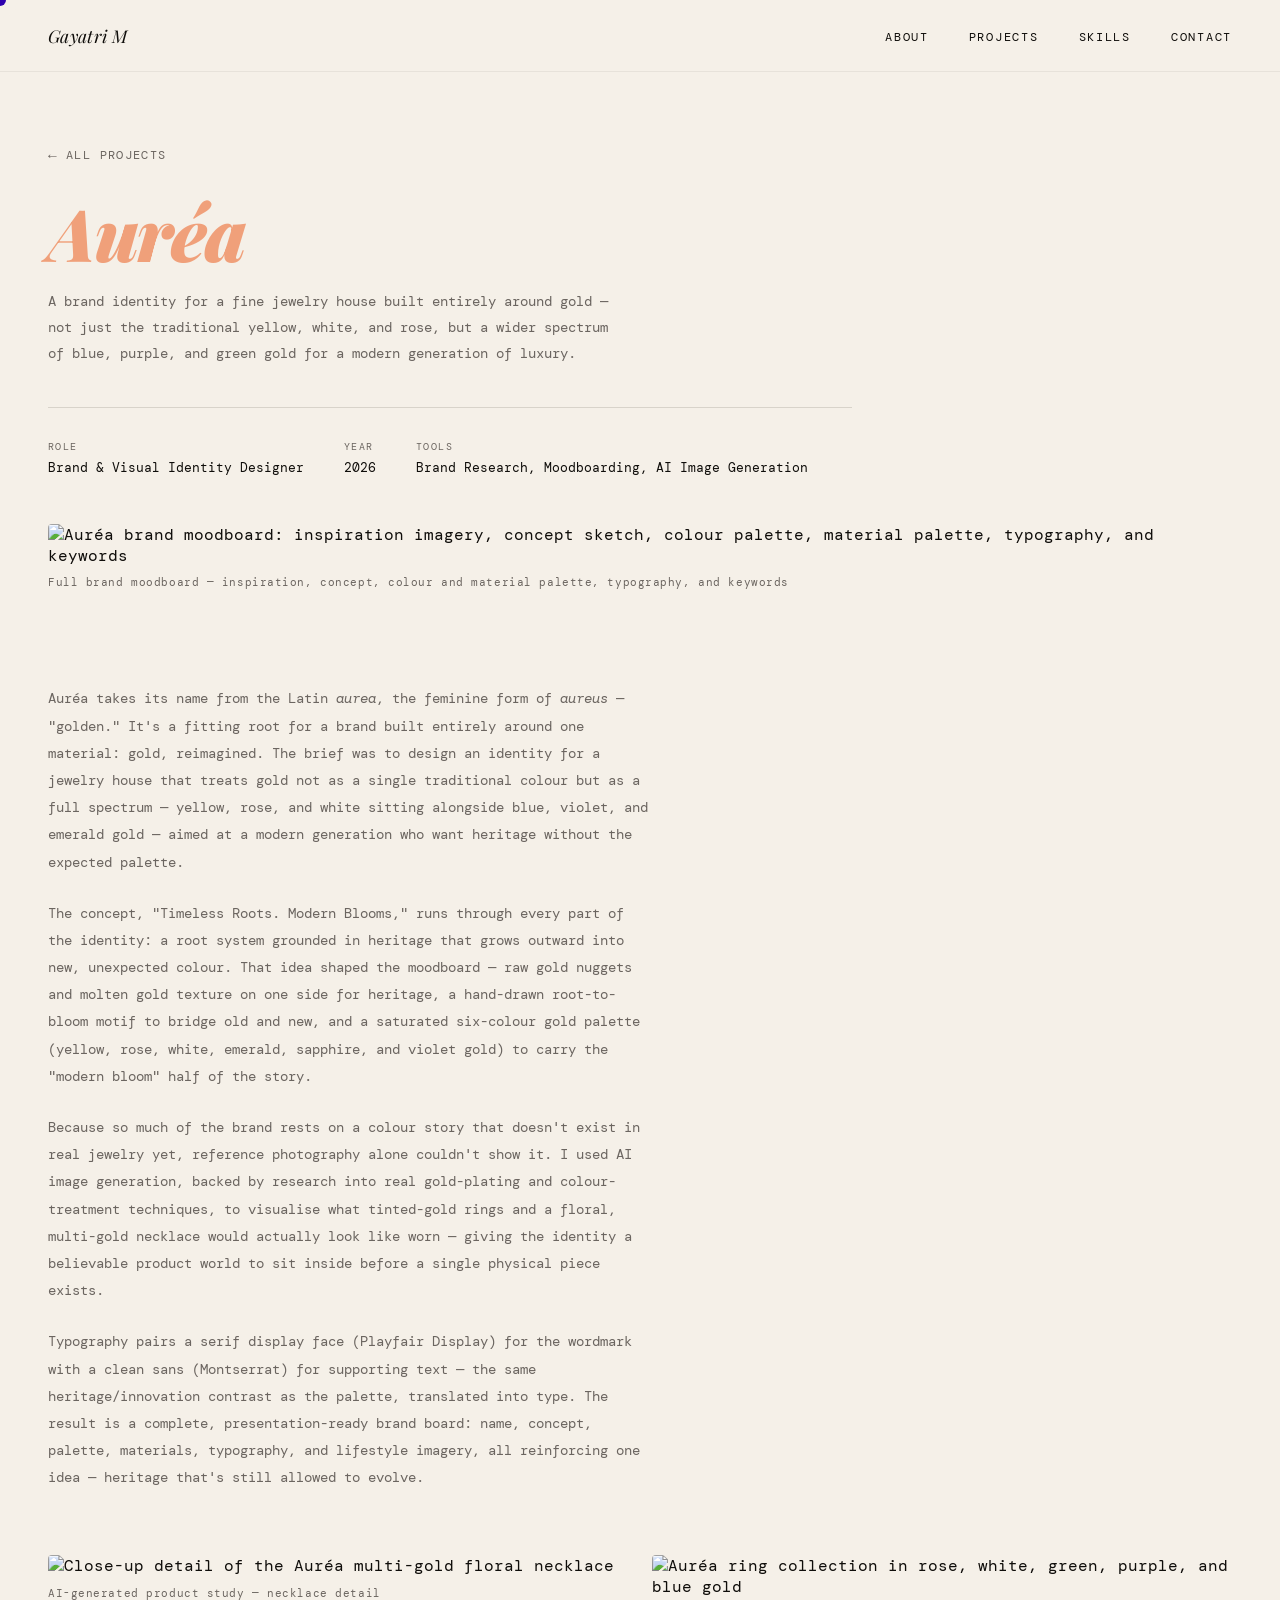
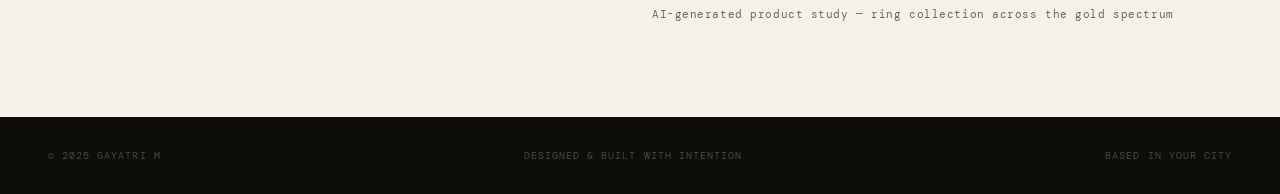
==== Aurea.html @ 9f2dca6e "Add files via upload" ====
<!DOCTYPE html>
<html lang="en">
<head>
  <meta charset="UTF-8" />
  <meta name="viewport" content="width=device-width, initial-scale=1.0"/>
  <title>Auréa — Brand Identity — Gayatri M</title>
  <link href="https://fonts.googleapis.com/css2?family=Playfair+Display:ital,wght@0,400;0,900;1,400;1,700&family=DM+Mono:wght@300;400;500&display=swap" rel="stylesheet"/>
  <link rel='stylesheet' href='style.css'>

  <!--
    ============================================================
    HOW TO USE THIS TEMPLATE
    ============================================================
    1. Duplicate this file and rename it for your project,
       e.g. "project-art-museum.html".
    2. Update the <title> above.
    3. Fill in the title, tagline, meta (role/year/tools) and
       description text below (look for CHANGE ME comments).
    4. Add your images in the "PROJECT GALLERY" section — just
       copy one <figure class="project-img"> block and paste it
       again for each extra image. There's no limit, add as
       many as you like.
    5. Point the project card on the homepage (index.html) to
       this file's href.
    ============================================================
  -->

  <style>
    /* Extra styles for this project page only — reuses the
       colour/font variables already defined in style.css */
    .project-head {
      padding: 9rem 3rem 3rem;
      max-width: 900px;
    }
    .back-link {
      display: inline-flex;
      align-items: center;
      gap: 0.5rem;
      font-size: 0.72rem;
      letter-spacing: 0.12em;
      text-transform: uppercase;
      color: var(--mid);
      text-decoration: none;
      margin-bottom: 2rem;
    }
    .back-link::before { content: '←'; font-size: 0.9rem; }
    .back-link:hover { color: var(--ink); }

    .project-title {
      font-family: 'Playfair Display', serif;
      font-size: clamp(2.5rem, 6vw, 4.5rem);
      font-weight: 900;
      line-height: 1.02;
      letter-spacing: -0.02em;
    }
    .project-title em { font-style: italic; color: var(--blush); }

    .project-tagline {
      margin-top: 1.25rem;
      font-size: 0.9rem;
      line-height: 1.8;
      color: var(--mid);
      max-width: 560px;
    }

    .project-meta-row {
      display: flex;
      flex-wrap: wrap;
      gap: 2.5rem;
      margin-top: 2.5rem;
      padding-top: 2rem;
      border-top: 1px solid #d8d3ca;
    }
    .project-meta-row .label {
      font-size: 0.62rem;
      letter-spacing: 0.15em;
      text-transform: uppercase;
      color: var(--mid);
      margin-bottom: 0.35rem;
    }
    .project-meta-row .value {
      font-size: 0.82rem;
      color: var(--ink);
    }

    .project-desc {
      padding: 0 3rem 4rem;
      max-width: 700px;
      font-size: 0.85rem;
      line-height: 2;
      color: var(--mid);
    }
    .project-desc p + p { margin-top: 1.5rem; }

    /* PROJECT GALLERY — stacked, full-width images by default */
    .project-gallery {
      display: flex;
      flex-direction: column;
      gap: 1.5rem;
      padding: 0 3rem 6rem;
    }
    .project-img { width: 100%; }
    .project-img img {
      display: block;
      width: 100%;
      height: auto;
      border-radius: 4px;
    }
    .project-img figcaption {
      margin-top: 0.6rem;
      font-size: 0.7rem;
      letter-spacing: 0.05em;
      color: var(--mid);
    }

    /* Optional: put two images side-by-side by wrapping them in
       <div class="project-img-pair"> instead of two separate
       .project-img blocks */
    .project-img-pair {
      display: grid;
      grid-template-columns: 1fr 1fr;
      gap: 1.5rem;
    }
    @media (max-width: 768px) {
      .project-head, .project-desc, .project-gallery { padding-left: 1.5rem; padding-right: 1.5rem; }
      .project-img-pair { grid-template-columns: 1fr; }
    }
  </style>
</head>
<body>

  <div class="cursor" id="cursor"></div>
  <div class="cursor-ring" id="cursorRing"></div>

  <img id="project-preview-img" src="" alt="project preview">

  <!-- NAV -->
  <nav>
    <a href="index.html" class="nav-logo">Gayatri M</a>
    <ul class="nav-links">
      <li><a href="index.html#about">About</a></li>
      <li><a href="index.html#projects">Projects</a></li>
      <li><a href="index.html#skills">Skills</a></li>
      <li><a href="index.html#contact">Contact</a></li>
    </ul>
  </nav>

  <!-- PROJECT HEADER -->
  <header class="project-head reveal">
    <a href="index.html#projects" class="back-link">All Projects</a>

    <h1 class="project-title">
      <em>Auréa</em>
    </h1>

    <p class="project-tagline">
      A brand identity for a fine jewelry house built entirely around gold —
      not just the traditional yellow, white, and rose, but a wider spectrum
      of blue, purple, and green gold for a modern generation of luxury.
    </p>

    <div class="project-meta-row">
      <div>
        <p class="label">Role</p>
        <p class="value">Brand & Visual Identity Designer</p>
      </div>
      <div>
        <p class="label">Year</p>
        <p class="value">2026</p>
      </div>
      <div>
        <p class="label">Tools</p>
        <p class="value">Brand Research, Moodboarding, AI Image Generation</p>
      </div>
    </div>
  </header>

  <!-- HERO / MOODBOARD — first thing visitors see -->
  <section class="project-gallery">
    <figure class="project-img reveal">
      <img src="images/aurea-moodboard.png" alt="Auréa brand moodboard: inspiration imagery, concept sketch, colour palette, material palette, typography, and keywords">
      <figcaption>Full brand moodboard — inspiration, concept, colour and material palette, typography, and keywords</figcaption>
    </figure>
  </section>

  <!-- PROJECT DESCRIPTION -->
  <section class="project-desc reveal">
    <p>
      Auréa takes its name from the Latin <em>aurea</em>, the feminine form of
      <em>aureus</em> — "golden." It's a fitting root for a brand built entirely
      around one material: gold, reimagined. The brief was to design an identity
      for a jewelry house that treats gold not as a single traditional colour but
      as a full spectrum — yellow, rose, and white sitting alongside blue,
      violet, and emerald gold — aimed at a modern generation who want heritage
      without the expected palette.
    </p>
    <p>
      The concept, "Timeless Roots. Modern Blooms," runs through every part of
      the identity: a root system grounded in heritage that grows outward into
      new, unexpected colour. That idea shaped the moodboard — raw gold nuggets
      and molten gold texture on one side for heritage, a hand-drawn
      root-to-bloom motif to bridge old and new, and a saturated six-colour gold
      palette (yellow, rose, white, emerald, sapphire, and violet gold) to carry
      the "modern bloom" half of the story.
    </p>
    <p>
      Because so much of the brand rests on a colour story that doesn't exist in
      real jewelry yet, reference photography alone couldn't show it. I used AI
      image generation, backed by research into real gold-plating and
      colour-treatment techniques, to visualise what tinted-gold rings and a
      floral, multi-gold necklace would actually look like worn — giving the
      identity a believable product world to sit inside before a single physical
      piece exists.
    </p>
    <p>
      Typography pairs a serif display face (Playfair Display) for the wordmark
      with a clean sans (Montserrat) for supporting text — the same
      heritage/innovation contrast as the palette, translated into type. The
      result is a complete, presentation-ready brand board: name, concept,
      palette, materials, typography, and lifestyle imagery, all reinforcing one
      idea — heritage that's still allowed to evolve.
    </p>
  </section>

  <!-- SUPPORTING VISUALS — smaller, AI-generated product studies -->
  <section class="project-gallery">
    <div class="project-img-pair reveal">
      <figure class="project-img">
        <img src="images/aurea-necklace-detail.png" alt="Close-up detail of the Auréa multi-gold floral necklace">
        <figcaption>AI-generated product study — necklace detail</figcaption>
      </figure>
      <figure class="project-img">
        <img src="images/aurea-rings.png" alt="Auréa ring collection in rose, white, green, purple, and blue gold">
        <figcaption>AI-generated product study — ring collection across the gold spectrum</figcaption>
      </figure>
    </div>
  </section>

  <!--
    ============================================================
    PROJECT GALLERY — add as many images as you like
    ============================================================
    To add ONE more image full-width:
      → copy a <figure class="project-img"> block and paste it
        below the last one, then change the src/alt/caption.

    To add TWO images side by side:
      → wrap two <figure class="project-img"> blocks inside
        <div class="project-img-pair"> ... </div>
    ============================================================
  -->
 

  <!-- FOOTER -->
  <footer>
    <span>© 2025 Gayatri M</span>
    <span>Designed & Built with intention</span>
    <span>Based in Your City</span>
  </footer>

  <script src="act.js"></script>
</body>
</html>
---- style.css ----
*, *::before, *::after { margin: 0; padding: 0; box-sizing: border-box; }

    :root {
      --ink: #0f0d0a;
      --cream: #f5f0e8;
      --acid: #c8f03a;
      --blush: #f0a07a;
      --slate: #2a2825;
      --mid: #6b6560;
    }

    html { scroll-behavior: smooth; }

    body {
      background: var(--cream);
      color: var(--ink);
      font-family: 'DM Mono', monospace;
      overflow-x: hidden;
      cursor: none;
    }

    /* Custom cursor */
    .cursor {
      width: 12px; height: 12px;
      background: var(--acid);
      border-radius: 50%;
      position: fixed;
      pointer-events: none;
      z-index: 9999;
      transition: transform 0.15s ease, background 0.2s;
      mix-blend-mode: difference;
    }
    .cursor-ring {
      width: 36px; height: 36px;
      border: 1.5px solid var(--cream);
      border-radius: 50%;
      position: fixed;
      pointer-events: none;
      z-index: 9998;
      transition: all 0.25s ease;
    }
    body:has(a:hover) .cursor { transform: scale(2.5); background: var(--blush); }
    body:has(a:hover) .cursor-ring { transform: scale(0.5); opacity: 0; }

    /* NAV */
    nav {
      position: fixed; top: 0; left: 0; right: 0;
      z-index: 100;
      display: flex; align-items: center; justify-content: space-between;
      padding: 1.5rem 3rem;
      background: rgba(245, 240, 232, 0.85);
      backdrop-filter: blur(12px);
      -webkit-backdrop-filter: blur(12px);
      border-bottom: 1px solid rgba(0,0,0,0.06);
    }
    .nav-logo {
      font-family: 'Playfair Display', serif;
      font-size: 1.1rem;
      font-style: italic;
      letter-spacing: 0.02em;
      text-decoration: none;
      color: var(--ink);
    }
    .nav-links { display: flex; gap: 2.5rem; list-style: none; }
    .nav-links a {
      text-decoration: none;
      color: var(--ink);
      font-size: 0.72rem;
      letter-spacing: 0.15em;
      text-transform: uppercase;
      position: relative;
    }
    .nav-links a::after {
      content: '';
      position: absolute; bottom: -3px; left: 0; right: 0;
      height: 1px; background: var(--ink);
      transform: scaleX(0); transform-origin: left;
      transition: transform 0.3s ease;
    }
    .nav-links a:hover::after { transform: scaleX(1); }

    /* HERO */
    #hero {
      min-height: 100vh;
      display: grid;
      grid-template-columns: 1fr 1fr;
      position: relative;
      overflow: hidden;
    }
    .hero-left {
      display: flex; flex-direction: column; justify-content: flex-end;
      padding: 8rem 3rem 5rem;
      position: relative; z-index: 2;
    }
    .hero-tag {
      font-size: 0.68rem;
      letter-spacing: 0.2em;
      text-transform: uppercase;
      color: var(--mid);
      margin-bottom: 2rem;
      display: flex; align-items: center; gap: 0.75rem;
    }
    .hero-tag::before {
      content: ''; display: block;
      width: 32px; height: 1px; background: var(--mid);
    }
    h1 {
      font-family: 'Playfair Display', serif;
      font-size: clamp(3.5rem, 7vw, 6.5rem);
      line-height: 0.95;
      font-weight: 900;
      letter-spacing: -0.02em;
    }
    h1 em {
      font-style: italic;
      color: var(--blush);
      display: block;
    }
    .hero-desc {
      margin-top: 2.5rem;
      font-size: 0.8rem;
      line-height: 1.9;
      color: var(--mid);
      max-width: 360px;
    }
    .hero-cta {
      margin-top: 3rem;
      display: flex; gap: 1.25rem; align-items: center;
    }
    .btn-primary {
      background: var(--ink);
      color: var(--cream);
      padding: 0.9rem 2.2rem;
      font-family: 'DM Mono', monospace;
      font-size: 0.72rem;
      letter-spacing: 0.12em;
      text-transform: uppercase;
      text-decoration: none;
      border: 1.5px solid var(--ink);
      transition: background 0.25s, color 0.25s;
    }
    .btn-primary:hover { background: var(--acid); color: var(--ink); border-color: var(--acid); }
    .btn-secondary {
      font-size: 0.72rem;
      letter-spacing: 0.12em;
      text-transform: uppercase;
      color: var(--mid);
      text-decoration: none;
      display: flex; align-items: center; gap: 0.5rem;
      transition: color 0.2s;
    }
    .btn-secondary:hover { color: var(--ink); }
    .btn-secondary::after { content: '↓'; font-size: 1rem; }

    .hero-right {
      position: relative; overflow: hidden;
    }
    .hero-shape {
      position: absolute;
      top: 10%; right: -5%;
      width: 75%; aspect-ratio: 3/4;
      background: var(--slate);
      animation: float 8s ease-in-out infinite;
      overflow: hidden;
    }
    .hero-shape:hover img {
      opacity: 1;
      mix-blend-mode: normal;
    }
    .hero-shape-2 {
      position: absolute;
      bottom: 15%; left: 5%;
      width: 45%; aspect-ratio: 1;
      background: var(--acid);
      border-radius: 50%;
      animation: float 6s ease-in-out infinite reverse;
    }
    .hero-num {
      position: absolute; bottom: 4rem; right: 3rem;
      font-size: 0.65rem; letter-spacing: 0.2em;
      color: var(--mid); writing-mode: vertical-rl;
    }

    @keyframes float {
      0%, 100% { transform: translateY(0); }
      50% { transform: translateY(-18px); }
    }

    /* MARQUEE */
    .marquee-strip {
      background: var(--ink);
      color: var(--acid);
      padding: 1rem 0;
      overflow: hidden;
      white-space: nowrap;
    }
    .marquee-track {
      display: inline-block;
      animation: marquee 18s linear infinite;
    }
    .marquee-track span {
      font-size: 0.72rem;
      letter-spacing: 0.25em;
      text-transform: uppercase;
      margin: 0 2.5rem;
    }
    .marquee-track span.sep { color: var(--blush); }
    @keyframes marquee {
      from { transform: translateX(0); }
      to { transform: translateX(-50%); }
    }

    /* SECTIONS COMMON */
    section { padding: 7rem 3rem; }
    .section-label {
      font-size: 0.65rem;
      letter-spacing: 0.25em;
      text-transform: uppercase;
      color: var(--mid);
      margin-bottom: 4rem;
      display: flex; align-items: center; gap: 1rem;
    }
    .section-label span { font-size: 0.6rem; color: var(--blush); }

    /* ABOUT */
    #about { background: var(--cream); }
    .about-grid {
      display: grid;
      grid-template-columns: 1fr 1.4fr;
      gap: 5rem;
      align-items: start;
    }
    .about-heading {
      font-family: 'Playfair Display', serif;
      font-size: clamp(2.5rem, 4.5vw, 4rem);
      line-height: 1.05;
      font-weight: 900;
    }
    .about-heading em { font-style: italic; color: var(--blush); }
    .about-text {
      font-size: 0.82rem;
      line-height: 2;
      color: var(--mid);
    }
    .about-text p + p { margin-top: 1.5rem; }
    .about-stats {
      display: grid; grid-template-columns: 1fr 1fr;
      gap: 2rem; margin-top: 3.5rem;
      border-top: 1px solid #d8d3ca;
      padding-top: 2.5rem;
    }
    .stat-num {
      font-family: 'Playfair Display', serif;
      font-size: 2.8rem; font-weight: 900;
      line-height: 1;
    }
    .stat-label {
      font-size: 0.65rem; letter-spacing: 0.15em;
      text-transform: uppercase; color: var(--mid);
      margin-top: 0.4rem;
    }

    /* PROJECTS */
    #projects { background: var(--ink); color: var(--cream); }
    #projects .section-label { color: #6b6560; }
    .projects-heading {
      font-family: 'Playfair Display', serif;
      font-size: clamp(2.5rem, 5vw, 4.5rem);
      font-weight: 900; line-height: 1;
      margin-bottom: 4rem;
    }
    .projects-heading em { font-style: italic; color: var(--acid); }

    .project-list { display: flex; flex-direction: column; gap: 0; }
    .project-item {
      display: grid;
      grid-template-columns: 80px 1fr auto;
      align-items: center;
      gap: 2rem;
      padding: 2rem 0;
      border-bottom: 1px solid #2a2825;
      text-decoration: none;
      color: inherit;
      transition: padding-left 0.3s ease;
      cursor: none;
    }
    .project-item:first-child { border-top: 1px solid #2a2825; }
    .project-item:hover { padding-left: 1.5rem; }
    .project-item:hover .project-name { color: var(--acid); }
    .project-num {
      font-size: 0.65rem; letter-spacing: 0.15em;
      color: #4a4845;
    }
    .project-name {
      font-family: 'Playfair Display', serif;
      font-size: clamp(1.4rem, 2.5vw, 2rem);
      font-weight: 900;
      transition: color 0.2s;
    }
    .project-meta {
      display: flex; flex-direction: column; align-items: flex-end; gap: 0.3rem;
    }
    .project-tag {
      font-size: 0.6rem; letter-spacing: 0.15em;
      text-transform: uppercase; color: #6b6560;
      background: #1a1815;
      padding: 0.3rem 0.7rem;
    }
    .project-year { font-size: 0.65rem; color: #4a4845; }

    /* SKILLS */
    #skills { background: var(--cream); }
    .skills-grid {
      display: grid;
      grid-template-columns: repeat(3, 1fr);
      gap: 1px;
      background: #d8d3ca;
      border: 1px solid #d8d3ca;
    }
    .skill-card {
      background: var(--cream);
      padding: 2.5rem 2rem;
      transition: background 0.2s, color 0.2s;
    }
    .skill-card:hover { background: var(--ink); color: var(--cream); }
    .skill-card:hover .skill-icon { color: var(--acid); }
    .skill-icon {
      font-size: 1.4rem; margin-bottom: 1rem;
      transition: color 0.2s;
    }
    .skill-title {
      font-family: 'Playfair Display', serif;
      font-size: 1.2rem; font-weight: 700;
      margin-bottom: 0.75rem;
    }
    .skill-items {
      font-size: 0.72rem; line-height: 2;
      color: var(--mid);
      transition: color 0.2s;
    }
    .skill-card:hover .skill-items { color: #a0a09a; }

    /* CONTACT */
    #contact {
      background: var(--acid);
      color: var(--ink);
      text-align: center;
      padding: 8rem 3rem;
    }
    .contact-heading {
      font-family: 'Playfair Display', serif;
      font-size: clamp(3rem, 7vw, 6rem);
      font-weight: 900; line-height: 0.95;
      margin-bottom: 1.5rem;
    }
    .contact-heading em { font-style: italic; display: block; }
    .contact-sub {
      font-size: 0.8rem; color: #3a3820;
      max-width: 400px; margin: 0 auto 3.5rem;
      line-height: 1.9;
    }
    .contact-links {
      display: flex; justify-content: center; gap: 2rem; flex-wrap: wrap;
    }
    .contact-link {
      font-size: 0.72rem; letter-spacing: 0.15em;
      text-transform: uppercase; color: var(--ink);
      text-decoration: none;
      border-bottom: 1.5px solid var(--ink);
      padding-bottom: 0.2rem;
      transition: opacity 0.2s;
    }
    .contact-link:hover { opacity: 0.5; }

    /* FOOTER */
    footer {
      background: var(--ink); color: #4a4845;
      padding: 2rem 3rem;
      display: flex; justify-content: space-between; align-items: center;
      font-size: 0.65rem; letter-spacing: 0.1em; text-transform: uppercase;
    }

    /* ANIMATIONS */
    .reveal {
      opacity: 0; transform: translateY(30px);
      transition: opacity 0.8s ease, transform 0.8s ease;
    }
    .reveal.visible { opacity: 1; transform: translateY(0); }

    @media (max-width: 768px) {
      nav { padding: 1.25rem 1.5rem; }
      .nav-links { display: none; }
      #hero { grid-template-columns: 1fr; }
      .hero-left { padding: 6rem 1.5rem 3rem; }
      .hero-right { height: 50vw; }
      .about-grid { grid-template-columns: 1fr; gap: 3rem; }
      .skills-grid { grid-template-columns: 1fr 1fr; }
      .project-item { grid-template-columns: 50px 1fr; }
      .project-meta { display: none; }
      section { padding: 5rem 1.5rem; }
      footer { flex-direction: column; gap: 1rem; text-align: center; }

      /* Disable custom cursor + hover-preview popup on touch devices */
      body { cursor: auto; }
      .cursor, .cursor-ring, #project-preview-img { display: none !important; }
      .project-item { cursor: pointer; }
    }

        /* PROJECT HOVER PREVIEW */
    #project-preview-img {
      position: fixed;
      width: 320px;
      max-width: 36vw;
      aspect-ratio: 4/3;
      object-fit: cover;
      border-radius: 6px;
      pointer-events: none;
      z-index: 9000;
      opacity: 0;
      transform: scale(0.9) rotate(-2deg);
      transition: opacity 0.3s ease, transform 0.3s ease;
      box-shadow: 0 20px 60px rgba(0,0,0,0.55);
      display: block;
    }
    #project-preview-img.show {
      opacity: 1;
      transform: scale(1) rotate(0deg);
    }
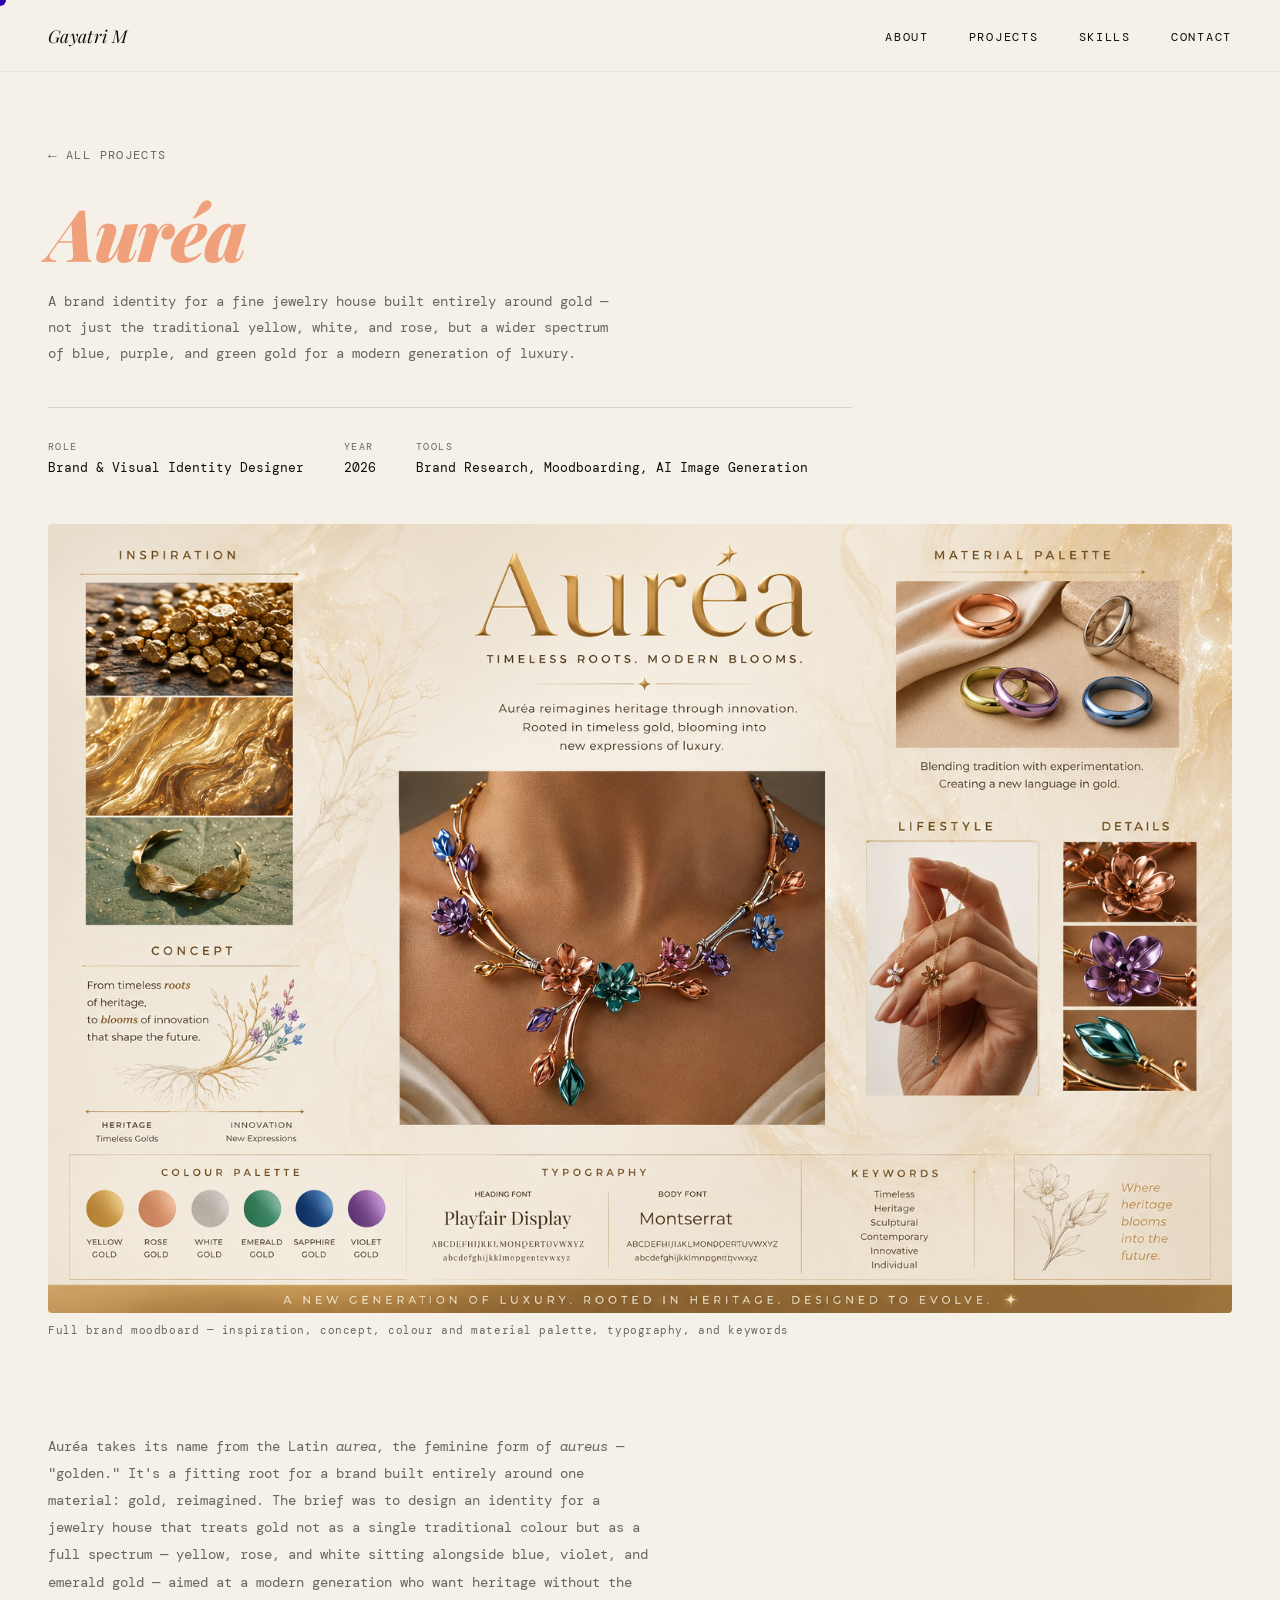
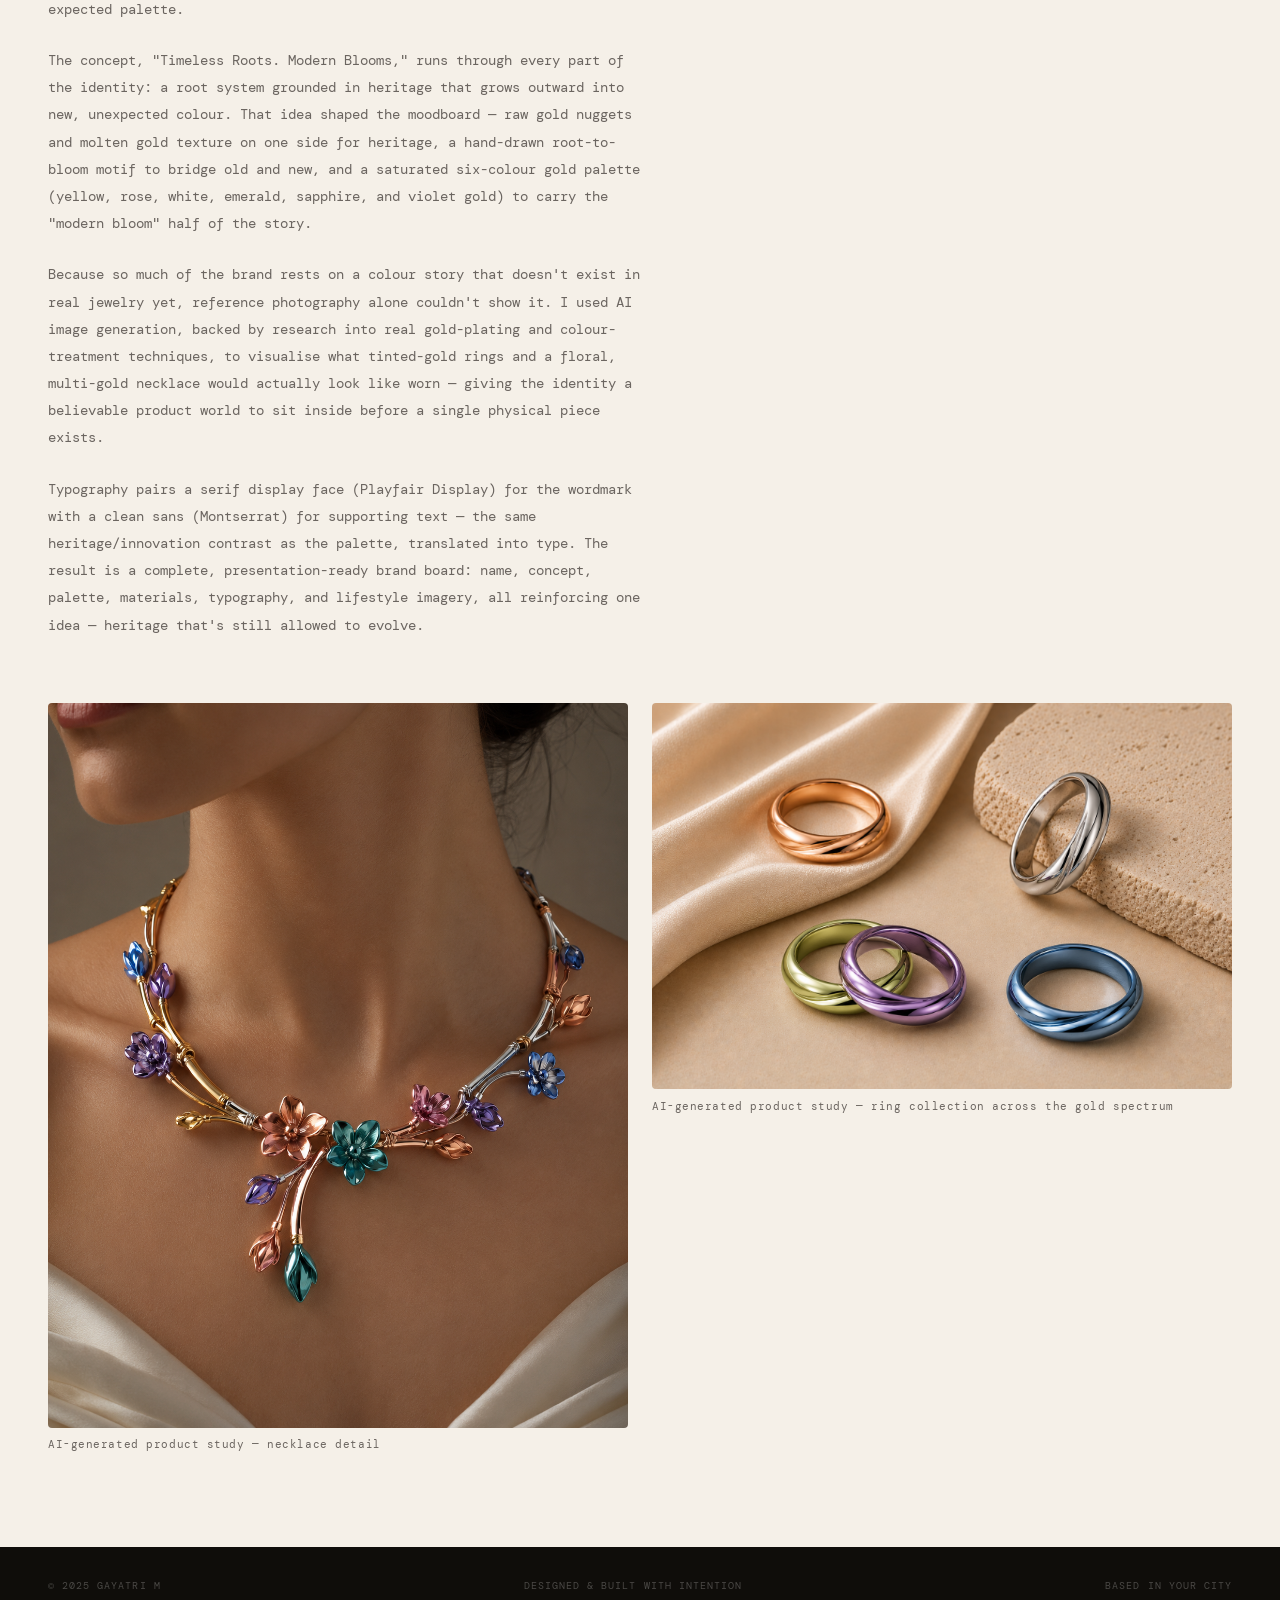
==== commit a3f0ed62: "Update Aurea.html" ====
--- a/Aurea.html
+++ b/Aurea.html
@@ -178,7 +178,7 @@
   <!-- HERO / MOODBOARD — first thing visitors see -->
   <section class="project-gallery">
     <figure class="project-img reveal">
-      <img src="images/aurea-moodboard.png" alt="Auréa brand moodboard: inspiration imagery, concept sketch, colour palette, material palette, typography, and keywords">
+      <img src="Asset/Aurea.png" alt="Auréa brand moodboard: inspiration imagery, concept sketch, colour palette, material palette, typography, and keywords">
       <figcaption>Full brand moodboard — inspiration, concept, colour and material palette, typography, and keywords</figcaption>
     </figure>
   </section>
@@ -226,11 +226,11 @@
   <section class="project-gallery">
     <div class="project-img-pair reveal">
       <figure class="project-img">
-        <img src="images/aurea-necklace-detail.png" alt="Close-up detail of the Auréa multi-gold floral necklace">
+        <img src="Asset/Necklace.png" alt="Close-up detail of the Auréa multi-gold floral necklace">
         <figcaption>AI-generated product study — necklace detail</figcaption>
       </figure>
       <figure class="project-img">
-        <img src="images/aurea-rings.png" alt="Auréa ring collection in rose, white, green, purple, and blue gold">
+        <img src="Asset/Ring.png" alt="Auréa ring collection in rose, white, green, purple, and blue gold">
         <figcaption>AI-generated product study — ring collection across the gold spectrum</figcaption>
       </figure>
     </div>
